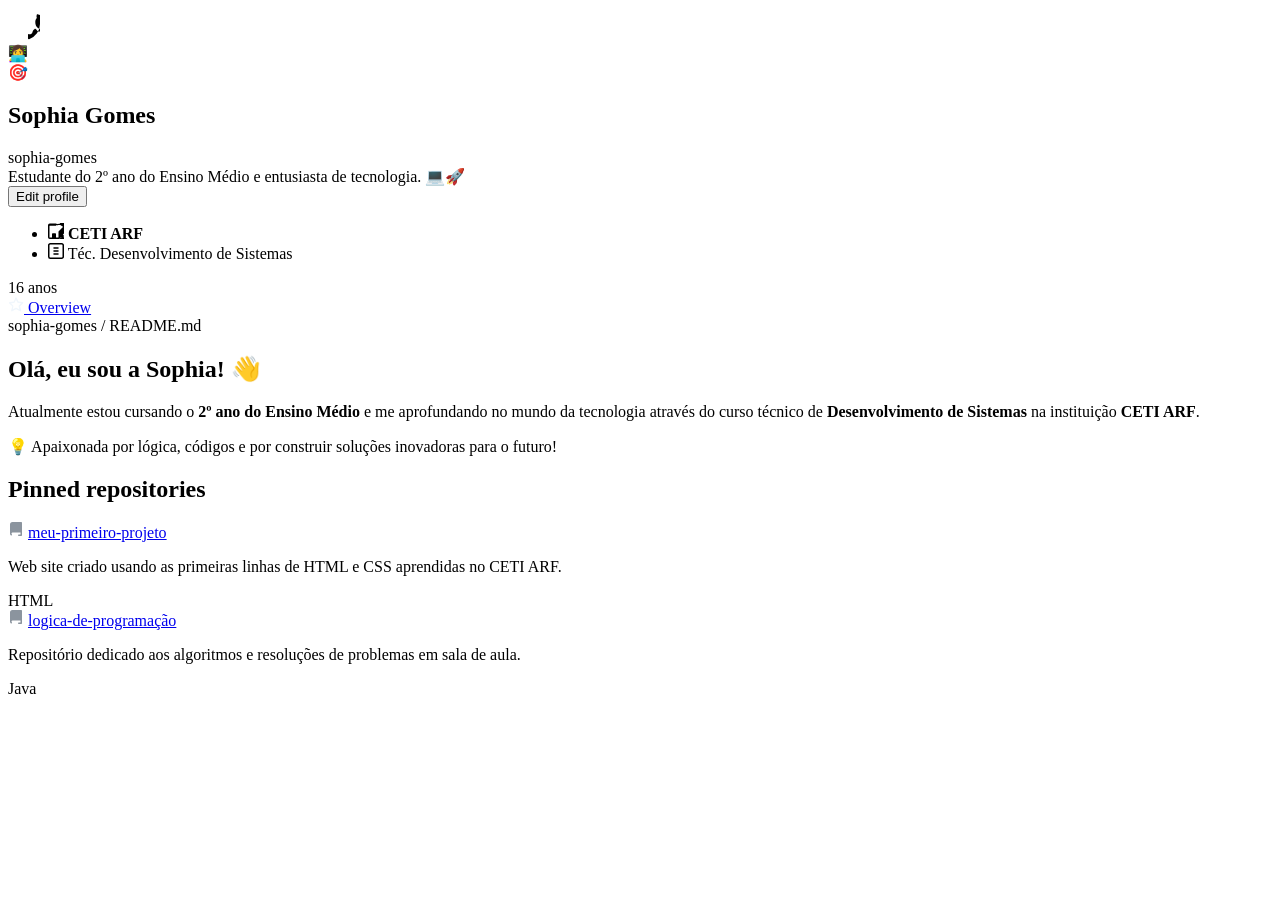
==== idex.html @ 9a191224 "atualizacao" ====
<!DOCTYPE html>
<html lang="pt-BR">
<head>
    <meta charset="UTF-8">
    <meta name="viewport" content="width=device-width, initial-scale=1.0">
    <title>Sophia Gomes (sophia-gomes) / GitHub</title>
    
    <link rel="stylesheet" href="style.css\\">
    <header>
        <svg class="logo-git" height="32" viewBox="0 0 16 16" width="32"><path d="M8 0c4.42 0 8 3.58 8 8a8.013 8.013 0 0 1-5.45 7.59c-.4.08-.55-.17-.55-.38 0-.27.01-1.13.01-2.2 2.09.45 2.23-1.06 2.23-1.06.4-1.02.98-1.29.98-1.29.69-.47-.05-.46-.05-.46.76.05 1.16.78 1.16.78.67 1.14 1.75.81 2.18.62.07-.49.27-.81.49-.99-1.63-.19-3.35-.82-3.35-3.64 0-.8.29-1.45.76-1.95-.08-.19-.33-.94.07-1.93 0 0 .61-.2 2.03.75a7.118 7.118 0 0 1 4 0c1.41-.95 2.02-.75 2.02-.75.4.99.15 1.74.07 1.93.48.5.76 1.15.76 1.95 0 2.83-1.73 3.45-3.36 3.63.27.24.52.71.52 1.43 0 1.03-.01 1.87-.01 2.13 0 .22.15.47.55.38A8.014 8.014 0 0 0 16 8c0-4.42-3.58-8-8-8z"></path></svg>
    </header>

    <div class="main-container">
        
        <!-- COLUNA DA ESQUERDA: PERFIL -->
        <aside class="sidebar">
            <div class="avatar-container">
                <div class="avatar">👩‍💻</div>
                <div class="status-badge">🎯</div>
            </div>
            
            <div class="vcard-names">
                <h1 class="name">Sophia Gomes</h1>
                <span class="username">sophia-gomes</span>
            </div>
            
            <div class="bio">
                Estudante do 2º ano do Ensino Médio e entusiasta de tecnologia. 💻🚀
            </div>

            <button class="btn-edit">Edit profile</button>

            <ul class="meta-info">
                <li>
                    <!-- Ícone de Escola/Organização -->
                    <svg height="16" viewBox="0 0 16 16" width="16"><path d="M1.5 14.25c0 .138.112.25.25.25H4v-3.5a.75.75 0 0 1 .75-.75h2.5a.75.75 0 0 1 .75.75v3.5h2.25a.25.25 0 0 0 .25-.25V8.81a.75.75 0 0 1 .22-.53l4.25-4.25a.25.25 0 0 0 0-.353L10.322.754a.25.25 0 0 0-.353 0L8.22 2.5a.75.75 0 0 1-.53.22H1.75a.25.25 0 0 0-.25.25v11.28ZM15 11.75a.75.75 0 0 1 .75.75v2h.75a.75.75 0 0 1 0 1.5h-4a.75.75 0 0 1 0-1.5h.75v-2a.75.75 0 0 1 .75-.75ZM2.25.5h5.5a1.75 1.75 0 0 1 1.75 1.75v.49l3.783-3.783a1.75 1.75 0 0 1 2.474 0l4.647 4.646a1.75 1.75 0 0 1 0 2.475L12.5 13.911V14.25A1.75 1.75 0 0 1 10.75 16h-9A1.75 1.75 0 0 1 0 14.25V2.25A1.75 1.75 0 0 1 1.75.5Z"></path></svg>
                    <strong>CETI ARF</strong>
                </li>
                <li>
                    <!-- Ícone de Livro/Curso -->
                    <svg height="16" viewBox="0 0 16 16" width="16"><path d="M0 2.25C0 1.007 1.007 0 2.25 0h11.5C14.993 0 16 1.007 16 2.25v11.5c0 1.243-1.007 2.25-2.25 2.25H2.25A2.25 2.25 0 0 1 0 13.75Zm2.25-.75a.75.75 0 0 0-.75.75v11.5c0 .414.336.75.75.75h11.5a.75.75 0 0 0 .75-.75V2.25a.75.75 0 0 0-.75-.75Zm3 3.5a.75.75 0 0 1 .75-.75h4a.75.75 0 0 1 0 1.5h-4a.75.75 0 0 1-.75-.75Zm0 3a.75.75 0 0 1 .75-.75h4a.75.75 0 0 1 0 1.5h-4a.75.75 0 0 1-.75-.75Zm0 3a.75.75 0 0 1 .75-.75h4a.75.75 0 0 1 0 1.5h-4a.75.75 0 0 1-.75-.75Z"></path></svg>
                    <span>Téc. Desenvolvimento de Sistemas</span>
                </li>
            </ul>

            <span class="badge-age">16 anos</span>
        </aside>

        <!-- COLUNA DA DIREITA: CONTEÚDO -->
        <main class="content">
            
            <!-- Abas do perfil -->
            <nav class="tab-nav">
                <a href="#" class="tab">
                    <svg text="gray" height="16" viewBox="0 0 16 16" width="16" fill="#f0f6fc"><path d="M8 .25a.75.75 0 0 1 .673.418l1.882 3.815 4.21.612a.75.75 0 0 1 .416 1.279l-3.046 2.97 1.112 4.192a.75.75 0 0 1-1.088.791L8 12.347l-3.766 1.98a.75.75 0 0 1-1.088-.79l1.112-4.193L1.212 6.38a.75.75 0 0 1 .416-1.28l4.21-.611L7.327.668A.75.75 0 0 1 8 .25zm0 2.445L6.615 5.5a.75.75 0 0 1-.564.41l-3.097.45 2.24 2.184a.75.75 0 0 1 .216.664l-.528 2.984 2.77-1.456a.75.75 0 0 1 .698 0l2.77 1.456-.528-2.984a.75.75 0 0 1 .216-.664l2.24-2.183-3.096-.45a.75.75 0 0 1-.564-.41L8 2.694z"></path></svg>
                    Overview
                </a>
            </nav>

            <!-- Card de README.md Personalizado -->
            <section class="readme-box">
                <div class="readme-header">
                    <span>sophia-gomes / README.md</span>
                </div>
                <div class="readme-body">
                    <h1>Olá, eu sou a Sophia! 👋</h1>
                    <p>Atualmente estou cursando o <strong>2º ano do Ensino Médio</strong> e me aprofundando no mundo da tecnologia através do curso técnico de <strong>Desenvolvimento de Sistemas</strong> na instituição <strong>CETI ARF</strong>.</p>
                    <p>💡 Apaixonada por lógica, códigos e por construir soluções inovadoras para o futuro!</p>
                </div>
            </section>

            <!-- Repositórios Pinados (Simulados) -->
            <div>
                <h2 class="pinned-title">Pinned repositories</h2>
                <div class="repo-grid">
                    
                    <div class="repo-card">
                        <div>
                            <div class="repo-header">
                                <svg height="16" viewBox="0 0 16 16" width="16" fill="#8b949e"><path d="M2 2.5A2.5 2.5 0 0 1 4.5 0h8.75a.75.75 0 0 1 .75.75v12.5a.75.75 0 0 1-.75.75h-2.5a.75.75 0 1 1 0-1.5h1.75v-2h-8a1 1 0 0 0-.714 1.7.75.75 0 0 1-1.072 1.05A2.495 2.495 0 0 1 2 11.5Zm10.5-1V9h-8c-.356 0-.694.074-1 .208V2.5a1 1 0 0 1 1-1Z"></path></svg>
                                <a href="#" class="repo-name">meu-primeiro-projeto</a>
                            </div>
                            <p class="repo-desc">Web site criado usando as primeiras linhas de HTML e CSS aprendidas no CETI ARF.</p>
                        </div>
                        <div class="repo-status">
                            <span><span class="lang-dot lang-html"></span> HTML</span>
                        </div>
                    </div>

                    <div class="repo-card">
                        <div>
                            <div class="repo-header">
                                <svg height="16" viewBox="0 0 16 16" width="16" fill="#8b949e"><path d="M2 2.5A2.5 2.5 0 0 1 4.5 0h8.75a.75.75 0 0 1 .75.75v12.5a.75.75 0 0 1-.75.75h-2.5a.75.75 0 1 1 0-1.5h1.75v-2h-8a1 1 0 0 0-.714 1.7.75.75 0 0 1-1.072 1.05A2.495 2.495 0 0 1 2 11.5Zm10.5-1V9h-8c-.356 0-.694.074-1 .208V2.5a1 1 0 0 1 1-1Z"></path></svg>
                                <a href="#" class="repo-name">logica-de-programação</a>
                            </div>
                            <p class="repo-desc">Repositório dedicado aos algoritmos e resoluções de problemas em sala de aula.</p>
                        </div>
                        <div class="repo-status">
                            <span><span class="lang-dot lang-java"></span> Java</span>
                        </div>
                    </div>

                </div>
            </div>

        </main>
    </div>

</body>
</html>
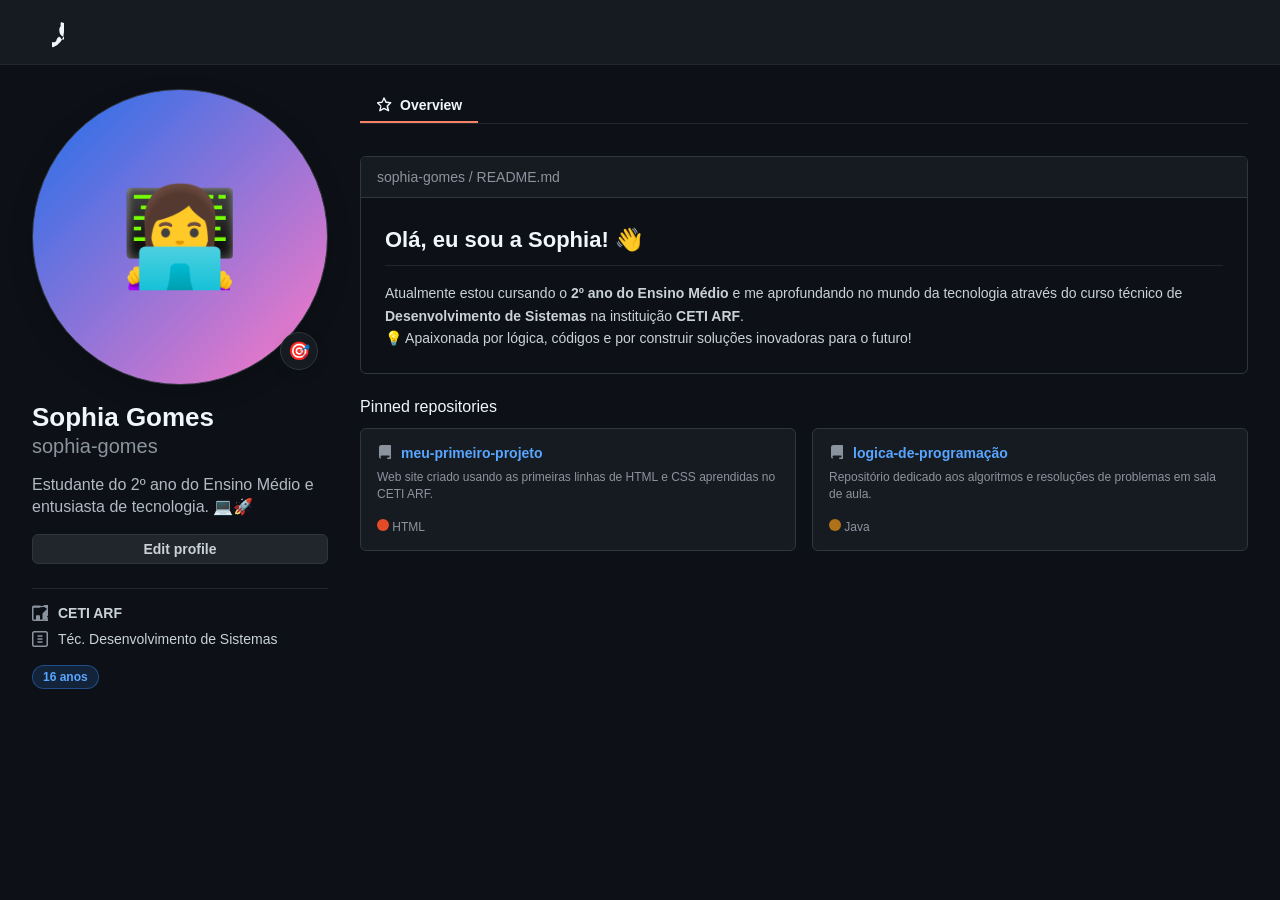
==== commit 6d6a0b6e: "atualizacaov2" ====
--- a/idex.html
+++ b/idex.html
@@ -5,7 +5,7 @@
     <meta name="viewport" content="width=device-width, initial-scale=1.0">
     <title>Sophia Gomes (sophia-gomes) / GitHub</title>
     
-    <link rel="stylesheet" href="style.css\\">
+    <link rel="stylesheet" href="style.css">
     <header>
         <svg class="logo-git" height="32" viewBox="0 0 16 16" width="32"><path d="M8 0c4.42 0 8 3.58 8 8a8.013 8.013 0 0 1-5.45 7.59c-.4.08-.55-.17-.55-.38 0-.27.01-1.13.01-2.2 2.09.45 2.23-1.06 2.23-1.06.4-1.02.98-1.29.98-1.29.69-.47-.05-.46-.05-.46.76.05 1.16.78 1.16.78.67 1.14 1.75.81 2.18.62.07-.49.27-.81.49-.99-1.63-.19-3.35-.82-3.35-3.64 0-.8.29-1.45.76-1.95-.08-.19-.33-.94.07-1.93 0 0 .61-.2 2.03.75a7.118 7.118 0 0 1 4 0c1.41-.95 2.02-.75 2.02-.75.4.99.15 1.74.07 1.93.48.5.76 1.15.76 1.95 0 2.83-1.73 3.45-3.36 3.63.27.24.52.71.52 1.43 0 1.03-.01 1.87-.01 2.13 0 .22.15.47.55.38A8.014 8.014 0 0 0 16 8c0-4.42-3.58-8-8-8z"></path></svg>
     </header>
--- a/style.css
+++ b/style.css
@@ -0,0 +1,303 @@
+       * {
+            margin: 0;
+            padding: 0;
+            box-sizing: border-box;
+            font-family: -apple-system, BlinkMacSystemFont, "Segoe UI", Helvetica, Arial, sans-serif, "Apple Color Emoji", "Segoe UI Emoji";
+        }
+
+        body {
+            background-color: #0d1117;
+            color: #c9d1d9;
+            font-size: 14px;
+        }
+
+        /* Barra de Navegação Superior (Simulando o GitHub) */
+        header {
+            background-color: #161b22;
+            padding: 16px 32px;
+            border-bottom: 1px solid #21262d;
+            display: flex;
+            align-items: center;
+            gap: 16px;
+        }
+
+        .logo-git {
+            fill: #f0f6fc;
+        }
+
+        /* Container Principal em Grid (Padrão do GitHub Desktop) */
+        .main-container {
+            max-width: 1280px;
+            margin: 0 auto;
+            padding: 24px 32px;
+            display: grid;
+            grid-template-columns: 296px 1fr;
+            gap: 32px;
+        }
+
+        /* Coluna da Esquerda: Perfil */
+        .sidebar {
+            display: flex;
+            flex-direction: column;
+        }
+
+        .avatar-container {
+            position: relative;
+            margin-bottom: 16px;
+        }
+
+        .avatar {
+            width: 100%;
+            aspect-ratio: 1;
+            border-radius: 50%;
+            border: 1px solid #30363d;
+            background: linear-gradient(135deg, #1f6feb, #ff79c6);
+            display: flex;
+            align-items: center;
+            justify-content: center;
+            font-size: 96px;
+            box-shadow: 0 8px 24px rgba(0,0,0,0.2);
+        }
+
+        .status-badge {
+            position: absolute;
+            bottom: 15px;
+            right: 10px;
+            background-color: #161b22;
+            border: 1px solid #30363d;
+            border-radius: 50%;
+            width: 38px;
+            height: 38px;
+            display: flex;
+            align-items: center;
+            justify-content: center;
+            font-size: 18px;
+            box-shadow: 0 4px 12px rgba(0,0,0,0.15);
+        }
+
+        .vcard-names {
+            margin-bottom: 16px;
+        }
+
+        .name {
+            font-size: 26px;
+            line-height: 1.25;
+            font-weight: 600;
+            color: #f0f6fc;
+        }
+
+        .username {
+            font-size: 20px;
+            font-style: normal;
+            font-weight: 300;
+            line-height: 24px;
+            color: #8b949e;
+        }
+
+        .bio {
+            font-size: 16px;
+            color: #b1bac4;
+            margin-bottom: 16px;
+            line-height: 1.4;
+        }
+
+        .btn-edit {
+            display: block;
+            width: 100%;
+            padding: 6px 16px;
+            font-size: 14px;
+            font-weight: 600;
+            color: #c9d1d9;
+            background-color: #21262d;
+            border: 1px solid #30363d;
+            border-radius: 6px;
+            cursor: pointer;
+            text-align: center;
+            margin-bottom: 24px;
+            transition: 0.2s ease;
+        }
+
+        .btn-edit:hover {
+            background-color: #30363d;
+            border-color: #8b949e;
+        }
+
+        .meta-info {
+            list-style: none;
+            border-top: 1px solid #21262d;
+            padding-top: 16px;
+        }
+
+        .meta-info li {
+            margin-bottom: 10px;
+            display: flex;
+            align-items: center;
+            gap: 10px;
+            color: #c9d1d9;
+        }
+
+        .meta-info svg {
+            fill: #8b949e;
+            flex-shrink: 0;
+        }
+
+        .badge-age {
+            display: inline-block;
+            padding: 4px 10px;
+            font-size: 12px;
+            font-weight: 600;
+            background-color: rgba(56, 139, 253, 0.15);
+            border: 1px solid rgba(56, 139, 253, 0.4);
+            border-radius: 2em;
+            color: #58a6ff;
+            margin-top: 8px;
+            align-self: flex-start;
+        }
+
+        /* Coluna da Direita: Conteúdo/Portfólio */
+        .content {
+            display: flex;
+            flex-direction: column;
+            gap: 24px;
+        }
+
+        /* Abas de Navegação interna */
+        .tab-nav {
+            display: flex;
+            border-bottom: 1px solid #21262d;
+            gap: 8px;
+            margin-bottom: 8px;
+        }
+
+        .tab {
+            padding: 8px 16px;
+            color: #f0f6fc;
+            font-weight: 600;
+            text-decoration: none;
+            border-bottom: 2px solid #f78166; /* Aba ativa */
+            display: flex;
+            align-items: center;
+            gap: 8px;
+        }
+
+        /* Seção README.md artificial */
+        .readme-box {
+            background-color: #0d1117;
+            border: 1px solid #30363d;
+            border-radius: 6px;
+        }
+
+        .readme-header {
+            background-color: #161b22;
+            padding: 12px 16px;
+            border-bottom: 1px solid #30363d;
+            border-radius: 6px 6px 0 0;
+            font-family: monospace;
+            color: #8b949e;
+            display: flex;
+            align-items: center;
+            gap: 8px;
+        }
+
+        .readme-body {
+            padding: 24px;
+            line-height: 1.6;
+        }
+
+        .readme-body h1 {
+            font-size: 22px;
+            color: #f0f6fc;
+            border-bottom: 1px solid #21262d;
+            padding-bottom: 8px;
+            margin-bottom: 16px;
+        }
+
+        /* Grid de Repositórios Pinados */
+        .pinned-title {
+            font-size: 16px;
+            font-weight: 400;
+            color: #f0f6fc;
+            margin-bottom: 12px;
+        }
+
+        .repo-grid {
+            display: grid;
+            grid-template-columns: repeat(auto-fit, minmax(300px, 1fr));
+            gap: 16px;
+        }
+
+        .repo-card {
+            background-color: #161b22;
+            border: 1px solid #30363d;
+            border-radius: 6px;
+            padding: 16px;
+            display: flex;
+            flex-direction: column;
+            justify-content: space-between;
+        }
+
+        .repo-header {
+            display: flex;
+            align-items: center;
+            gap: 8px;
+            margin-bottom: 8px;
+        }
+
+        .repo-name {
+            color: #58a6ff;
+            font-weight: 600;
+            text-decoration: none;
+        }
+
+        .repo-name:hover {
+            text-decoration: underline;
+        }
+
+        .repo-desc {
+            font-size: 12px;
+            color: #8b949e;
+            margin-bottom: 16px;
+            line-height: 1.4;
+        }
+
+        .repo-status {
+            display: flex;
+            align-items: center;
+            gap: 12px;
+            font-size: 12px;
+            color: #8b949e;
+        }
+
+        .lang-dot {
+            width: 12px;
+            height: 12px;
+            border-radius: 50%;
+            display: inline-block;
+        }
+
+        .lang-html { background-color: #e34c26; }
+        .lang-java { background-color: #b07219; }
+
+        /* Responsividade para telas menores (Celulares) */
+        @media (max-width: 768px) {
+            .main-container {
+                grid-template-columns: 1fr;
+                padding: 16px;
+            }
+            .sidebar {
+                align-items: center;
+                text-align: center;
+            }
+            .avatar-container {
+                width: 150px;
+            }
+            .meta-info {
+                width: 100%;
+                align-items: flex-start;
+            }
+            .badge-age {
+                align-self: center;
+            }
+        }
+    </style>
+</head>
